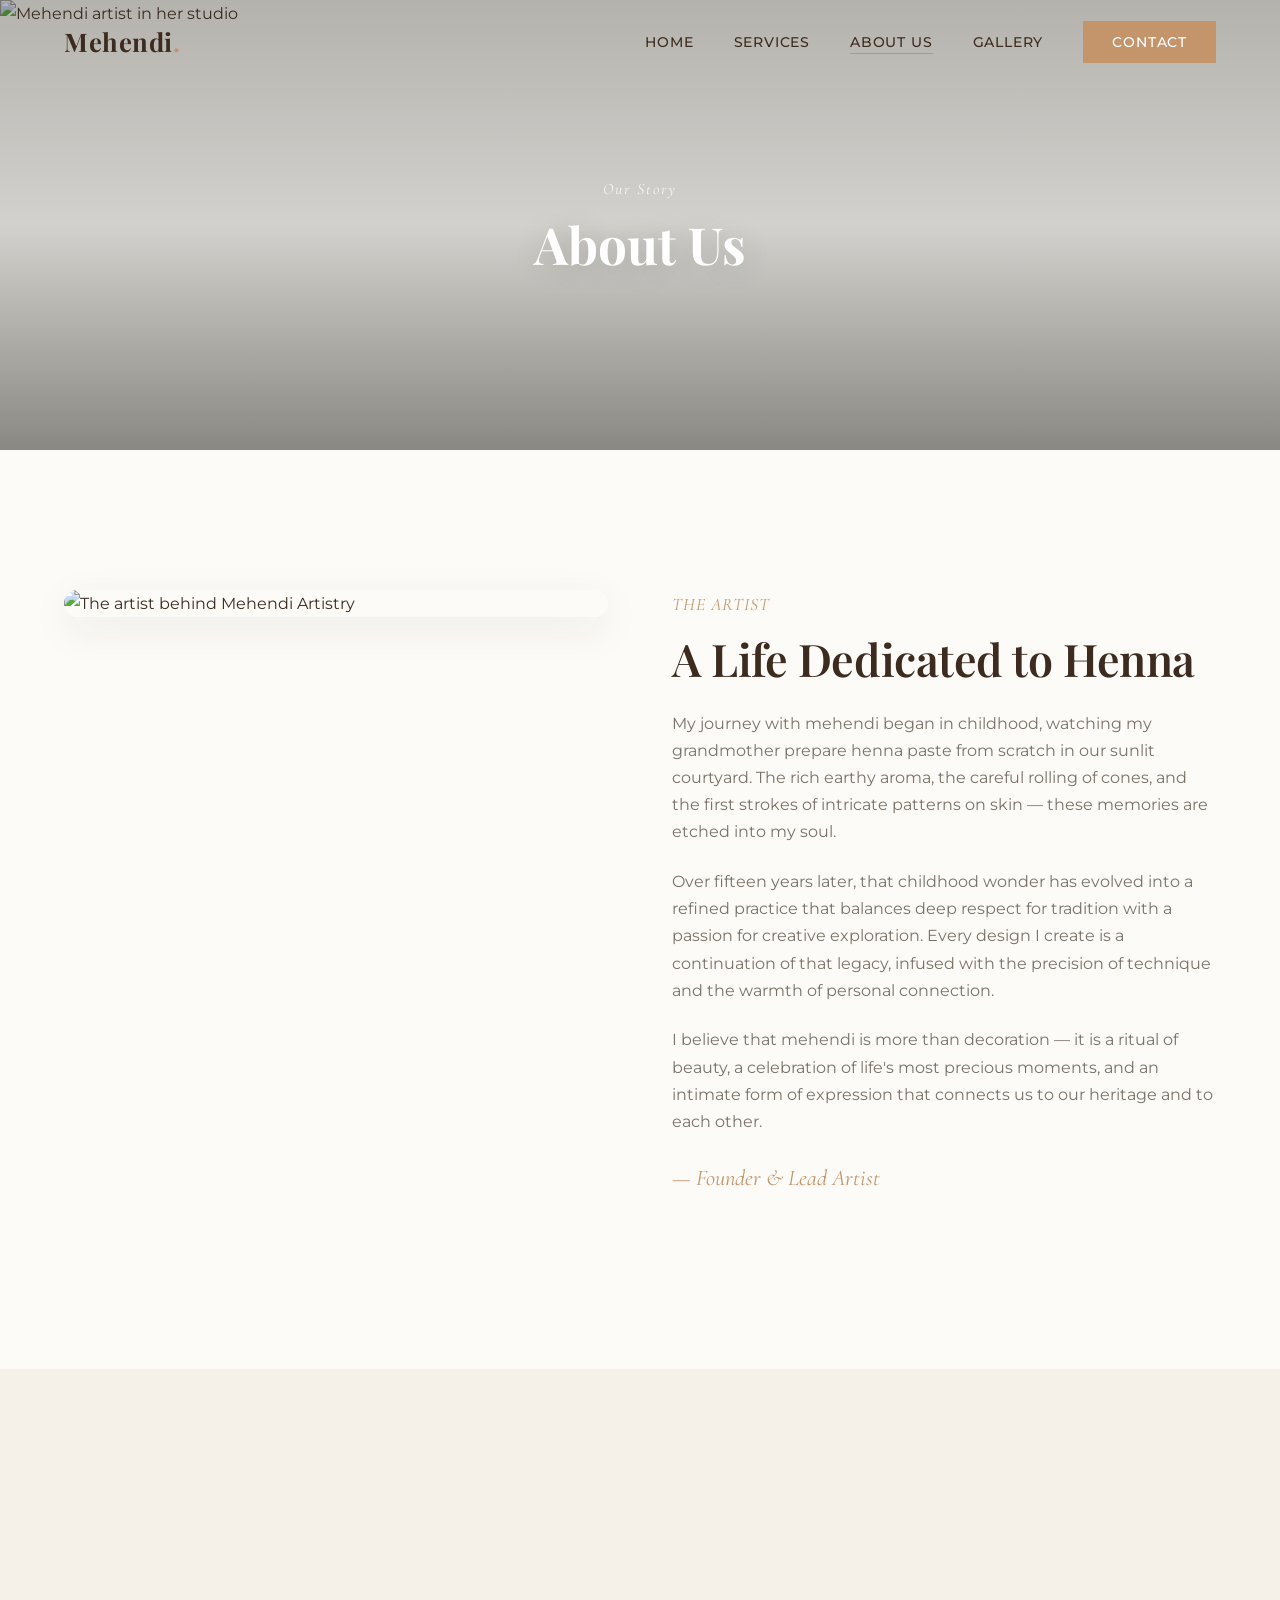
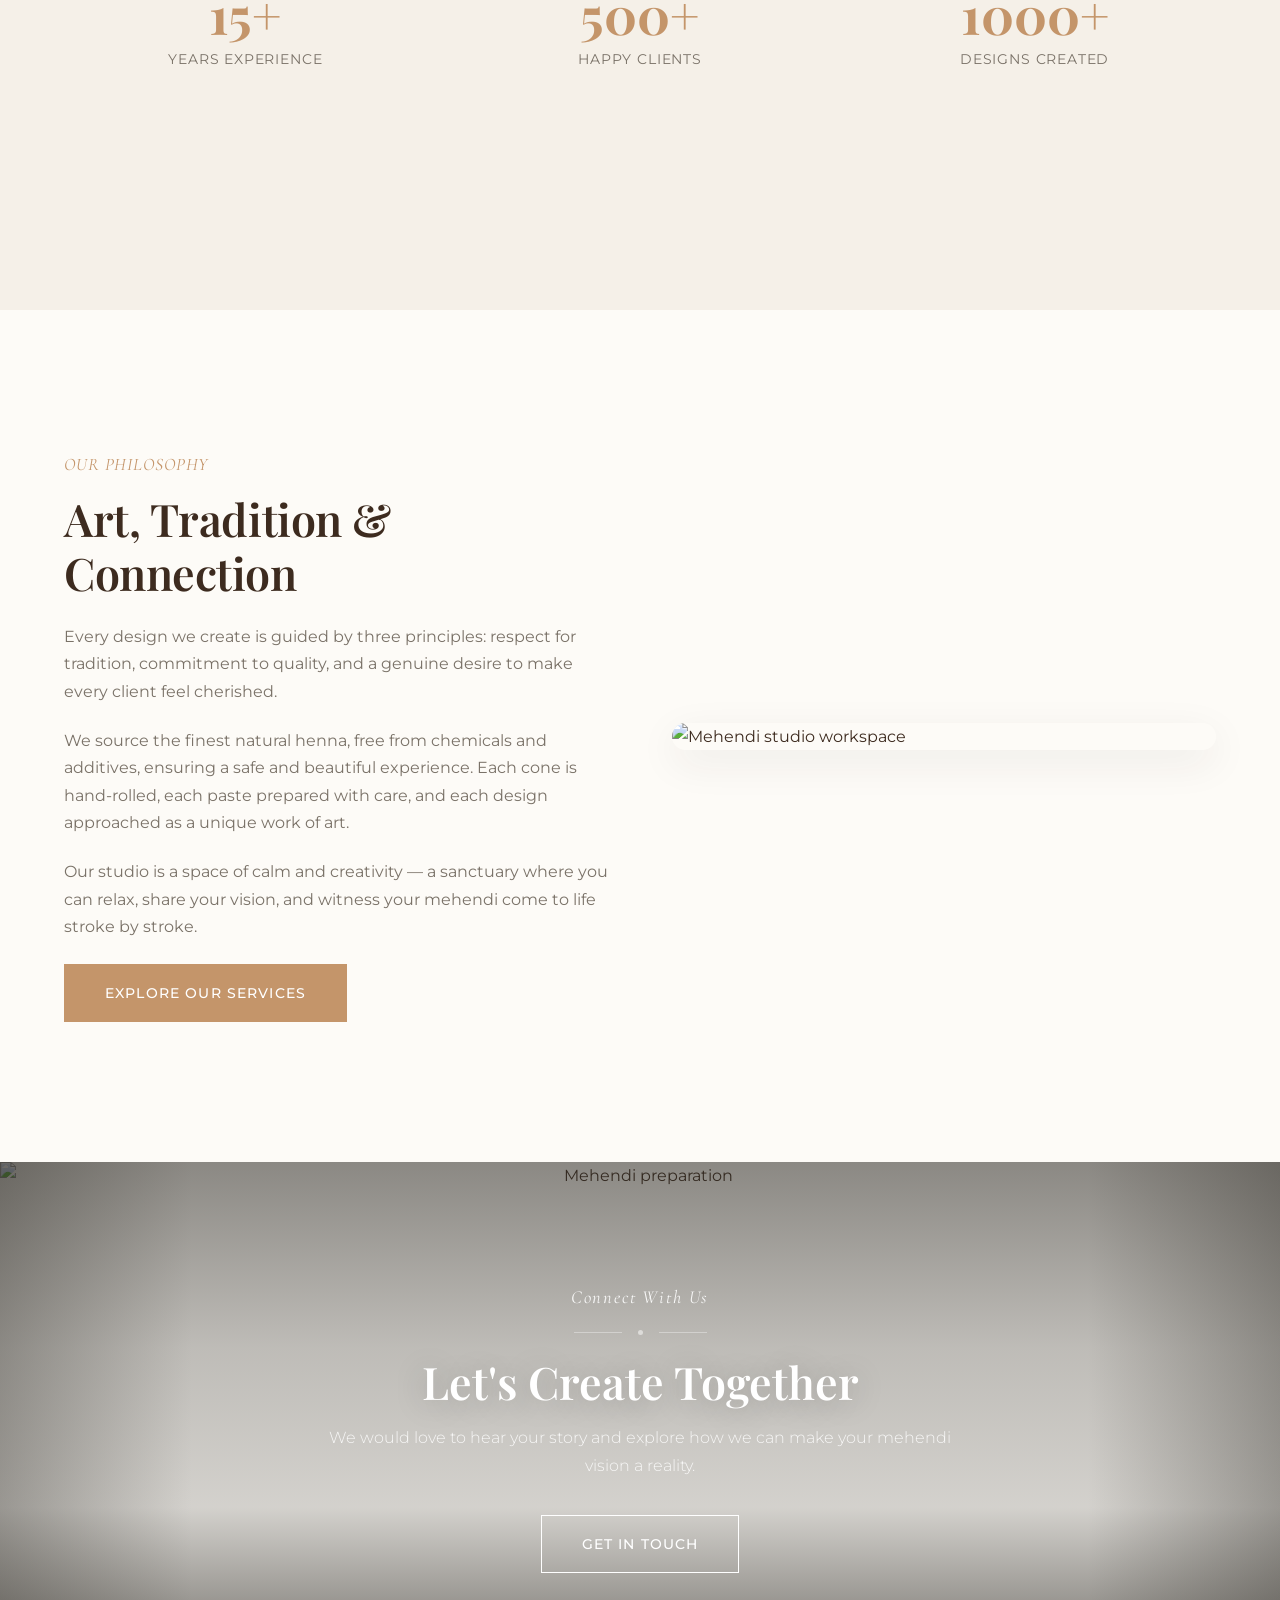
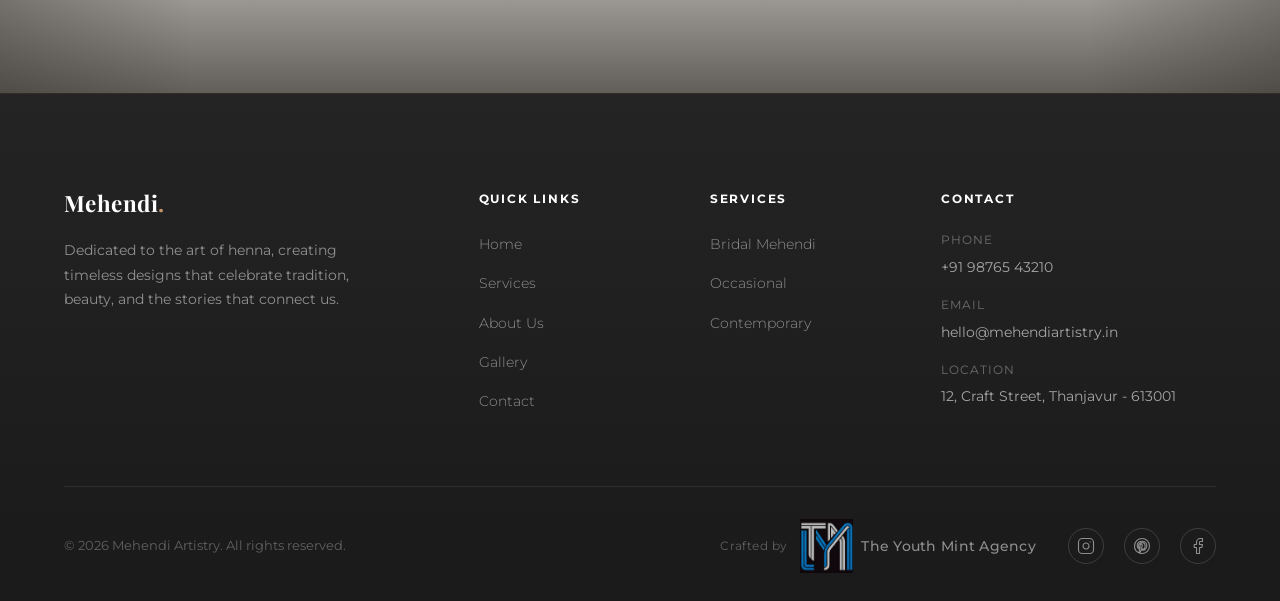
==== about.html @ f9759be8 "Final website update" ====
<!DOCTYPE html>
<html lang="en">
<head>
  <meta charset="UTF-8" />
  <meta name="viewport" content="width=device-width, initial-scale=1.0" />
  <meta name="description" content="Meet the artist behind the mehendi — a story of passion, tradition, and the pursuit of beauty through henna." />
  <title>About Us — Mehendi Artistry</title>
  <link rel="stylesheet" href="css/style.css" />
  <link rel="stylesheet" href="css/responsive.css" />
</head>
<body>

  <!-- ======== HEADER ======== -->
  <header class="header" id="header">
    <div class="container header__inner">
      <a href="index.html" class="logo">Mehendi<span class="logo__accent">.</span></a>
      <nav class="nav" id="nav">
        <ul class="nav__list">
          <li class="nav__item"><a href="index.html" class="nav__link">Home</a></li>
          <li class="nav__item"><a href="services.html" class="nav__link">Services</a></li>
          <li class="nav__item"><a href="about.html" class="nav__link">About Us</a></li>
          <li class="nav__item"><a href="gallery.html" class="nav__link">Gallery</a></li>
          <li class="nav__item"><a href="contact.html" class="nav__link nav__link--cta">Contact</a></li>
        </ul>
      </nav>
      <button class="hamburger" id="hamburger" aria-label="Toggle navigation">
        <span></span>
        <span></span>
        <span></span>
      </button>
    </div>
  </header>
  <div class="nav-overlay" id="navOverlay"></div>

  <main>

    <!-- ======== PAGE HERO ======== -->
    <section class="page-hero">
      <div class="page-hero__bg">
        <img src="images/about-hero.png" alt="Mehendi artist in her studio" />
      </div>
      <div class="page-hero__overlay"></div>
      <div class="page-hero__content animate">
        <span class="page-hero__label">Our Story</span>
        <h1 class="page-hero__title">About Us</h1>
      </div>
    </section>

    <!-- ======== ARTIST STORY ======== -->
    <section class="section">
      <div class="container">
        <div class="about-story animate">
          <div class="about-story__image">
            <img src="images/about-artist.png" alt="The artist behind Mehendi Artistry" />
          </div>
          <div class="about-story__content">
            <span class="section-label">The Artist</span>
            <h2 class="heading-secondary">A Life Dedicated to Henna</h2>
            <p>My journey with mehendi began in childhood, watching my grandmother prepare henna paste from scratch in our sunlit courtyard. The rich earthy aroma, the careful rolling of cones, and the first strokes of intricate patterns on skin — these memories are etched into my soul.</p>
            <p>Over fifteen years later, that childhood wonder has evolved into a refined practice that balances deep respect for tradition with a passion for creative exploration. Every design I create is a continuation of that legacy, infused with the precision of technique and the warmth of personal connection.</p>
            <p>I believe that mehendi is more than decoration — it is a ritual of beauty, a celebration of life's most precious moments, and an intimate form of expression that connects us to our heritage and to each other.</p>
            <p class="about-signature" style="margin-top: 24px;">— Founder & Lead Artist</p>
          </div>
        </div>
      </div>
    </section>

    <!-- ======== STATS ======== -->
    <section class="section section--alt">
      <div class="container">
        <div class="stats">
          <div class="stats__item animate animate--delay-1">
            <p class="stats__item-number">15+</p>
            <p class="stats__item-label">Years Experience</p>
          </div>
          <div class="stats__item animate animate--delay-2">
            <p class="stats__item-number">500+</p>
            <p class="stats__item-label">Happy Clients</p>
          </div>
          <div class="stats__item animate animate--delay-3">
            <p class="stats__item-number">1000+</p>
            <p class="stats__item-label">Designs Created</p>
          </div>
        </div>
      </div>
    </section>

    <!-- ======== PHILOSOPHY ======== -->
    <section class="section">
      <div class="container">
        <div class="philosophy animate">
          <div class="philosophy__content">
            <span class="section-label">Our Philosophy</span>
            <h2 class="heading-secondary">Art, Tradition & Connection</h2>
            <p>Every design we create is guided by three principles: respect for tradition, commitment to quality, and a genuine desire to make every client feel cherished.</p>
            <p>We source the finest natural henna, free from chemicals and additives, ensuring a safe and beautiful experience. Each cone is hand-rolled, each paste prepared with care, and each design approached as a unique work of art.</p>
            <p>Our studio is a space of calm and creativity — a sanctuary where you can relax, share your vision, and witness your mehendi come to life stroke by stroke.</p>
            <div class="mt-24">
              <a href="services.html" class="btn btn--primary">Explore Our Services</a>
            </div>
          </div>
          <div class="philosophy__image">
            <img src="images/about-studio.png" alt="Mehendi studio workspace" />
          </div>
        </div>
      </div>
    </section>

    <!-- ======== CTA ======== -->
    <section class="cta">
      <div class="cta__bg">
        <img src="images/cta-bg.png" alt="Mehendi preparation" />
      </div>
      <div class="cta__overlay"></div>
      <div class="cta__content animate">
        <span class="cta__label">Connect With Us</span>
        <div class="cta__divider">
          <span class="cta__divider-line"></span>
          <span class="cta__divider-dot"></span>
          <span class="cta__divider-line"></span>
        </div>
        <h2 class="cta__title">Let's Create Together</h2>
        <p class="cta__text">We would love to hear your story and explore how we can make your mehendi vision a reality.</p>
        <div class="cta__actions">
          <a href="contact.html" class="btn btn--light">Get in Touch</a>
        </div>
      </div>
    </section>

  </main>

  <!-- ======== FOOTER ======== -->
  <footer class="footer">
    <div class="container">
      <div class="footer__grid">
        <div class="footer__brand">
          <a href="index.html" class="logo">Mehendi<span class="logo__accent">.</span></a>
          <p class="footer__desc">Dedicated to the art of henna, creating timeless designs that celebrate tradition, beauty, and the stories that connect us.</p>
        </div>

        <div class="footer__group">
          <button class="footer__heading footer__accordion-btn">
            Quick Links
            <span class="footer__accordion-icon"></span>
          </button>
          <div class="footer__accordion-content">
            <ul class="footer__links">
              <li><a href="index.html">Home</a></li>
              <li><a href="services.html">Services</a></li>
              <li><a href="about.html">About Us</a></li>
              <li><a href="gallery.html">Gallery</a></li>
              <li><a href="contact.html">Contact</a></li>
            </ul>
          </div>
        </div>

        <div class="footer__group">
          <button class="footer__heading footer__accordion-btn">
            Services
            <span class="footer__accordion-icon"></span>
          </button>
          <div class="footer__accordion-content">
            <ul class="footer__links">
              <li><a href="services.html#bridal">Bridal Mehendi</a></li>
              <li><a href="services.html#occasional">Occasional</a></li>
              <li><a href="services.html#contemporary">Contemporary</a></li>
            </ul>
          </div>
        </div>

        <div class="footer__group">
          <button class="footer__heading footer__accordion-btn">
            Contact
            <span class="footer__accordion-icon"></span>
          </button>
          <div class="footer__accordion-content">
            <div class="footer__contact-item">
              <span class="footer__contact-label">Phone</span>
              <span class="footer__contact-value">+91 98765 43210</span>
            </div>
            <div class="footer__contact-item">
              <span class="footer__contact-label">Email</span>
              <span class="footer__contact-value">hello@mehendiartistry.in</span>
            </div>
            <div class="footer__contact-item">
              <span class="footer__contact-label">Location</span>
              <span class="footer__contact-value">12, Craft Street, Thanjavur - 613001</span>
            </div>
          </div>
        </div>
      </div>

      <div class="footer__bottom">
        <span>&copy; 2026 Mehendi Artistry. All rights reserved.</span>
        <div class="footer__credit">
          <span class="footer__credit-text">Crafted by</span>
          <div class="footer__credit-brand">
            <img src="images/tym-agency-logo.png" alt="The Youth Mint Agency" class="footer__credit-logo" />
            <span class="footer__credit-name">The Youth Mint Agency</span>
          </div>
        </div>
        <div class="footer__social">
          <a href="#" class="footer__social-link" aria-label="Instagram">
            <svg width="18" height="18" viewBox="0 0 24 24" fill="none" stroke="currentColor" stroke-width="1.5" stroke-linecap="round" stroke-linejoin="round">
              <rect x="2" y="2" width="20" height="20" rx="5" ry="5"></rect>
              <path d="M16 11.37A4 4 0 1 1 12.63 8 4 4 0 0 1 16 11.37z"></path>
              <line x1="17.5" y1="6.5" x2="17.51" y2="6.5"></line>
            </svg>
          </a>
          <a href="#" class="footer__social-link" aria-label="Pinterest">
            <svg width="18" height="18" viewBox="0 0 24 24" fill="none" stroke="currentColor" stroke-width="1.5" stroke-linecap="round" stroke-linejoin="round">
              <path d="M12 2C6.477 2 2 6.477 2 12c0 4.237 2.636 7.855 6.356 9.312-.087-.791-.167-2.005.035-2.868.183-.78 1.172-4.971 1.172-4.971s-.299-.599-.299-1.484c0-1.39.806-2.428 1.81-2.428.852 0 1.264.64 1.264 1.408 0 .858-.546 2.14-.828 3.329-.236.996.5 1.807 1.48 1.807 1.776 0 3.144-1.873 3.144-4.577 0-2.394-1.72-4.068-4.177-4.068-2.845 0-4.515 2.135-4.515 4.34 0 .858.33 1.78.744 2.28a.3.3 0 0 1 .069.288c-.076.316-.245.996-.278 1.135-.044.183-.145.222-.335.134-1.247-.58-2.027-2.405-2.027-3.874 0-3.154 2.29-6.052 6.608-6.052 3.469 0 6.165 2.472 6.165 5.777 0 3.447-2.173 6.223-5.19 6.223-1.013 0-1.965-.527-2.29-1.15l-.624 2.377c-.225.868-.834 1.957-1.242 2.62.935.29 1.93.446 2.956.446 5.523 0 10-4.477 10-10S17.523 2 12 2z"></path>
            </svg>
          </a>
          <a href="#" class="footer__social-link" aria-label="Facebook">
            <svg width="18" height="18" viewBox="0 0 24 24" fill="none" stroke="currentColor" stroke-width="1.5" stroke-linecap="round" stroke-linejoin="round">
              <path d="M18 2h-3a5 5 0 0 0-5 5v3H7v4h3v8h4v-8h3l1-4h-4V7a1 1 0 0 1 1-1h3z"></path>
            </svg>
          </a>
        </div>
      </div>
    </div>
  </footer>

  <script src="js/main.js"></script>
</body>
</html>
---- css/style.css ----
/* ============================================
   MEHENDI ARTIST — Luxury Brand Website
   Design System & Main Stylesheet
   ============================================ */

/* --- Fonts (Google Fonts) --- */
@import url('https://fonts.googleapis.com/css2?family=Playfair+Display:ital,wght@0,400;0,500;0,600;0,700;1,400;1,500&family=Montserrat:wght@300;400;500;600&family=Cormorant+Garamond:ital,wght@0,300;0,400;0,500;1,300;1,400&display=swap');

/* ==========================================
   1. CUSTOM PROPERTIES
   ========================================== */
:root {
  /* Colors */
  --color-primary: #C4956A;
  --color-primary-dark: #A67B52;
  --color-primary-light: #D4B48C;
  --color-primary-pale: #E8D5C0;
  --color-secondary: #A05252;
  --color-secondary-light: #C47E7E;
  --color-accent: #8B6F47;
  --color-bg: #FDFBF7;
  --color-bg-alt: #F5F0E8;
  --color-bg-cream: #EDE0D4;
  --color-text: #3D2B1F;
  --color-text-light: #7A7268;
  --color-text-lighter: #A09890;
  --color-white: #FFFFFF;
  --color-off-white: #FDFDFD;
  --color-border: #E8E0D6;
  --color-border-light: #F0EBE3;
  --color-overlay: rgba(45, 42, 36, 0.5);
  --color-overlay-light: rgba(45, 42, 36, 0.18);
  --color-footer-bg: #242424;

  /* Typography */
  --font-heading: 'Playfair Display', Georgia, serif;
  --font-body: 'Montserrat', 'Helvetica Neue', Arial, sans-serif;
  --font-accent: 'Cormorant Garamond', Georgia, serif;

  /* Spacing */
  --section-padding: 140px 0;
  --container-width: 1200px;
  --container-narrow: 960px;
  --container-padding: 0 24px;
  --gutter: 24px;

  /* Transitions */
  --transition-smooth: 0.5s cubic-bezier(0.25, 0.46, 0.45, 0.94);
  --transition-medium: 0.35s cubic-bezier(0.25, 0.46, 0.45, 0.94);
  --transition-fast: 0.2s ease;

  /* Shadows */
  --shadow-sm: 0 2px 8px rgba(45, 42, 36, 0.06);
  --shadow-md: 0 8px 32px rgba(45, 42, 36, 0.08);
  --shadow-lg: 0 16px 48px rgba(45, 42, 36, 0.1);
  --shadow-hover: 0 20px 60px rgba(45, 42, 36, 0.14);
}

/* ==========================================
   2. RESET
   ========================================== */
*,
*::before,
*::after {
  margin: 0;
  padding: 0;
  box-sizing: border-box;
}

html {
  scroll-behavior: smooth;
  -webkit-font-smoothing: antialiased;
  -moz-osx-font-smoothing: grayscale;
}

body {
  font-family: var(--font-body);
  font-size: 16px;
  line-height: 1.7;
  color: var(--color-text);
  background-color: var(--color-bg);
  overflow-x: hidden;
}

img {
  max-width: 100%;
  height: auto;
  display: block;
}

a {
  text-decoration: none;
  color: inherit;
  transition: var(--transition-fast);
}

ul {
  list-style: none;
}

button {
  border: none;
  background: none;
  cursor: pointer;
  font-family: inherit;
  font-size: inherit;
}

input,
textarea,
select {
  font-family: inherit;
  font-size: inherit;
}

/* ==========================================
   3. TYPOGRAPHY
   ========================================== */
h1, h2, h3, h4, h5, h6 {
  font-family: var(--font-heading);
  font-weight: 600;
  line-height: 1.2;
  color: var(--color-text);
}

.heading-primary {
  font-size: clamp(2.5rem, 5vw, 4.2rem);
  font-weight: 700;
  line-height: 1.15;
  letter-spacing: -0.02em;
}

.heading-secondary {
  font-size: clamp(2rem, 3.5vw, 3rem);
  font-weight: 600;
  line-height: 1.2;
  letter-spacing: -0.01em;
}

.heading-tertiary {
  font-size: clamp(1.4rem, 2vw, 1.75rem);
  font-weight: 600;
  line-height: 1.3;
}

.section-label {
  font-family: var(--font-accent);
  font-size: 1.1rem;
  font-weight: 400;
  font-style: italic;
  color: var(--color-primary);
  letter-spacing: 0.05em;
  text-transform: uppercase;
  margin-bottom: 12px;
  display: block;
}

p {
  color: var(--color-text-light);
  margin-bottom: 1.4em;
  line-height: 1.7;
}

.text-accent {
  font-family: var(--font-accent);
  font-style: italic;
  font-weight: 400;
  font-size: 1.2rem;
  color: var(--color-text-light);
  line-height: 1.6;
}

/* Decorative divider */
.divider {
  display: flex;
  align-items: center;
  justify-content: center;
  gap: 16px;
  margin: 20px 0 32px;
}

.divider__line {
  width: 60px;
  height: 1px;
  background: var(--color-primary);
  opacity: 0.4;
}

.divider__dot {
  width: 6px;
  height: 6px;
  border-radius: 50%;
  background: var(--color-primary);
}

/* ==========================================
   4. BUTTONS
   ========================================== */
.btn {
  display: inline-flex;
  align-items: center;
  justify-content: center;
  padding: 16px 40px;
  font-family: var(--font-body);
  font-size: 0.9rem;
  font-weight: 500;
  letter-spacing: 0.08em;
  text-transform: uppercase;
  border-radius: 0;
  transition: var(--transition-medium);
  position: relative;
  overflow: hidden;
  cursor: pointer;
}

.btn--primary {
  background: var(--color-primary);
  color: var(--color-white);
  border: 1px solid var(--color-primary);
}

.btn--primary:hover {
  background: var(--color-primary-dark);
  border-color: var(--color-primary-dark);
  transform: translateY(-2px);
  box-shadow: var(--shadow-md);
}

.btn--secondary {
  background: transparent;
  color: var(--color-text);
  border: 1px solid var(--color-text);
}

.btn--secondary:hover {
  background: var(--color-text);
  color: var(--color-white);
  transform: translateY(-2px);
}

.btn--light {
  background: transparent;
  color: var(--color-white);
  border: 1px solid var(--color-white);
}

.btn--light:hover {
  background: var(--color-white);
  color: var(--color-text);
  transform: translateY(-2px);
}

/* ==========================================
   5. CONTAINER & LAYOUT
   ========================================== */
.container {
  max-width: var(--container-width);
  margin: 0 auto;
  padding: var(--container-padding);
}

.container--narrow {
  max-width: var(--container-narrow);
}

.section {
  padding: var(--section-padding);
}

.section--alt {
  background: var(--color-bg-alt);
}

.section--cream {
  background: var(--color-bg-cream);
}

.section__header {
  text-align: center;
  margin-bottom: 72px;
}

.section__header p {
  max-width: 580px;
  margin: 0 auto;
}

/* ==========================================
   6. HEADER & NAVIGATION
   ========================================== */
.header {
  position: fixed;
  top: 0;
  left: 0;
  width: 100%;
  z-index: 1000;
  padding: 20px 0;
  transition: var(--transition-medium);
}

.header--scrolled {
  background: rgba(255, 252, 248, 0.95);
  backdrop-filter: blur(20px);
  -webkit-backdrop-filter: blur(20px);
  padding: 12px 0;
  box-shadow: 0 1px 0 var(--color-border-light);
}

.header__inner {
  display: flex;
  align-items: center;
  justify-content: space-between;
}

.logo {
  font-family: var(--font-heading);
  font-size: 1.6rem;
  font-weight: 700;
  color: var(--color-text);
  letter-spacing: 0.02em;
}

.logo__accent {
  color: var(--color-primary);
}

.nav__list {
  display: flex;
  align-items: center;
  gap: 40px;
}

.nav__link {
  font-size: 0.85rem;
  font-weight: 500;
  letter-spacing: 0.06em;
  text-transform: uppercase;
  color: var(--color-text);
  position: relative;
  padding: 4px 0;
}

.nav__link::after {
  content: '';
  position: absolute;
  bottom: 0;
  left: 0;
  width: 0;
  height: 1px;
  background: var(--color-primary);
  transition: var(--transition-medium);
}

.nav__link:hover::after,
.nav__link--active::after {
  width: 100%;
}

.nav__link:hover {
  color: var(--color-primary);
}

.nav__link--cta {
  background: var(--color-primary);
  color: var(--color-white) !important;
  padding: 12px 28px;
  border: 1px solid var(--color-primary);
  transition: var(--transition-medium);
}

.nav__link--cta::after {
  display: none;
}

.nav__link--cta:hover {
  background: var(--color-primary-dark);
  border-color: var(--color-primary-dark);
  transform: translateY(-1px);
}

/* Hamburger */
.hamburger {
  display: none;
  flex-direction: column;
  justify-content: center;
  align-items: center;
  width: 32px;
  height: 24px;
  cursor: pointer;
  z-index: 1001;
}

.hamburger span {
  display: block;
  width: 24px;
  height: 1.5px;
  background: var(--color-text);
  transition: var(--transition-medium);
  position: absolute;
}

.hamburger span:nth-child(1) {
  transform: translateY(-7px);
}

.hamburger span:nth-child(2) {
  transform: translateY(0);
}

.hamburger span:nth-child(3) {
  transform: translateY(7px);
}

.hamburger--active span:nth-child(1) {
  transform: translateY(0) rotate(45deg);
}

.hamburger--active span:nth-child(2) {
  opacity: 0;
}

.hamburger--active span:nth-child(3) {
  transform: translateY(0) rotate(-45deg);
}

/* ==========================================
   7. HERO SECTION
   ========================================== */
.hero {
  position: relative;
  height: 100vh;
  min-height: 600px;
  max-height: 900px;
  display: flex;
  align-items: center;
  justify-content: center;
  overflow: hidden;
}

.hero__bg {
  position: absolute;
  inset: 0;
  z-index: 0;
}

.hero__bg img {
  width: 100%;
  height: 100%;
  object-fit: cover;
}

.hero__overlay {
  position: absolute;
  inset: 0;
  z-index: 1;
  background:
    linear-gradient(to top, rgba(45, 42, 36, 0.6) 0%, rgba(45, 42, 36, 0.25) 50%, rgba(45, 42, 36, 0.4) 100%);
}

.hero__content {
  position: relative;
  z-index: 2;
  text-align: center;
  color: var(--color-white);
  max-width: 800px;
  padding: 0 24px;
}

.hero__label {
  font-family: var(--font-accent);
  font-size: 1.15rem;
  font-style: italic;
  letter-spacing: 0.12em;
  margin-bottom: 16px;
  display: block;
  opacity: 0.9;
}

.hero__title {
  font-size: clamp(2.8rem, 6vw, 5rem);
  font-weight: 700;
  color: var(--color-white);
  line-height: 1.1;
  margin-bottom: 24px;
  letter-spacing: -0.02em;
  text-shadow: 0 4px 40px rgba(0, 0, 0, 0.25);
}

.hero__subtitle {
  font-size: 1.1rem;
  color: rgba(255, 255, 255, 0.9);
  max-width: 520px;
  margin: 0 auto 40px;
  font-weight: 300;
  line-height: 1.7;
  text-shadow: 0 2px 16px rgba(0, 0, 0, 0.2);
}

.hero__actions {
  display: flex;
  gap: 16px;
  justify-content: center;
  flex-wrap: wrap;
}

.hero__scroll {
  position: absolute;
  bottom: 40px;
  left: 50%;
  transform: translateX(-50%);
  z-index: 2;
  display: flex;
  flex-direction: column;
  align-items: center;
  gap: 8px;
  color: rgba(255, 255, 255, 0.7);
  font-size: 0.7rem;
  letter-spacing: 0.12em;
  text-transform: uppercase;
  animation: floatDown 2s ease-in-out infinite;
}

.hero__scroll-line {
  width: 1px;
  height: 40px;
  background: rgba(255, 255, 255, 0.4);
}

/* ==========================================
   8. PAGE HERO (Interior Pages)
   ========================================== */
.page-hero {
  position: relative;
  height: 50vh;
  min-height: 400px;
  max-height: 550px;
  display: flex;
  align-items: center;
  justify-content: center;
  overflow: hidden;
}

.page-hero__bg {
  position: absolute;
  inset: 0;
  z-index: 0;
}

.page-hero__bg img {
  width: 100%;
  height: 100%;
  object-fit: cover;
}

.page-hero__overlay {
  position: absolute;
  inset: 0;
  z-index: 1;
  background:
    linear-gradient(to top, rgba(45, 42, 36, 0.55) 0%, rgba(45, 42, 36, 0.2) 50%, rgba(45, 42, 36, 0.35) 100%);
}

.page-hero__content {
  position: relative;
  z-index: 2;
  text-align: center;
  color: var(--color-white);
  padding: 0 24px;
}

.page-hero__label {
  font-family: var(--font-accent);
  font-size: 1rem;
  font-style: italic;
  letter-spacing: 0.12em;
  margin-bottom: 12px;
  display: block;
  opacity: 0.85;
}

.page-hero__title {
  font-size: clamp(2.2rem, 4vw, 3.5rem);
  font-weight: 700;
  color: var(--color-white);
  line-height: 1.15;
  text-shadow: 0 3px 30px rgba(0, 0, 0, 0.2);
}

/* ==========================================
   9. SERVICES SECTION / CARDS
   ========================================== */
.services-grid {
  display: grid;
  grid-template-columns: repeat(auto-fit, minmax(320px, 1fr));
  gap: 32px;
}

.service-card {
  position: relative;
  background: var(--color-off-white);
  border-radius: 16px;
  overflow: hidden;
  cursor: pointer;
  box-shadow: 0 8px 28px rgba(45, 42, 36, 0.04);
  transition: transform 0.4s ease, box-shadow 0.4s ease;
}

.service-card:hover {
  transform: translateY(-6px);
  box-shadow: 0 20px 50px rgba(45, 42, 36, 0.1);
}

.service-card__image {
  position: relative;
  overflow: hidden;
  aspect-ratio: 3 / 4;
}

.service-card__image img {
  width: 100%;
  height: 100%;
  object-fit: cover;
  transition: var(--transition-smooth);
}

.service-card:hover .service-card__image img {
  transform: scale(1.05);
}

.service-card__overlay {
  position: absolute;
  inset: 0;
  background: linear-gradient(to top, rgba(45, 42, 36, 0.6), transparent);
  opacity: 0;
  transition: var(--transition-medium);
}

.service-card:hover .service-card__overlay {
  opacity: 1;
}

.service-card__body {
  padding: 28px 28px 32px;
}

.service-card__title {
  font-size: 1.35rem;
  font-weight: 600;
  margin-bottom: 10px;
}

.service-card__text {
  font-size: 0.95rem;
  color: var(--color-text-light);
  line-height: 1.65;
}

.service-card__link {
  display: inline-flex;
  align-items: center;
  gap: 8px;
  font-size: 0.8rem;
  font-weight: 600;
  letter-spacing: 0.08em;
  text-transform: uppercase;
  color: var(--color-primary);
  margin-top: 18px;
  transition: var(--transition-fast);
}

.service-card__link:hover {
  color: var(--color-primary-dark);
  gap: 12px;
}

/* ==========================================
   10. ABOUT SECTION
   ========================================== */
.about-grid {
  display: grid;
  grid-template-columns: 1fr 1fr;
  gap: 80px;
  align-items: center;
}

.about-grid__image {
  position: relative;
  overflow: hidden;
  border-radius: 16px;
  box-shadow: 0 12px 40px rgba(45, 42, 36, 0.08);
}

.about-grid__image img {
  width: 100%;
  height: 100%;
  object-fit: cover;
}

.about-grid__content .section-label {
  text-align: left;
}

.about-grid__content .heading-secondary {
  margin-bottom: 20px;
}

.about-signature {
  font-family: var(--font-accent);
  font-style: italic;
  font-size: 1.4rem;
  color: var(--color-primary);
  margin-top: 24px;
}

/* ==========================================
   11. GALLERY GRID
   ========================================== */
.gallery-grid {
  display: grid;
  grid-template-columns: repeat(auto-fit, minmax(280px, 1fr));
  gap: 20px;
}

.gallery-grid__item {
  position: relative;
  overflow: hidden;
  aspect-ratio: 1;
  cursor: pointer;
  border-radius: 12px;
  box-shadow: 0 4px 16px rgba(45, 42, 36, 0.06);
  transition: transform 0.4s ease, box-shadow 0.4s ease;
}

.gallery-grid__item:hover {
  transform: scale(1.02);
  box-shadow: 0 12px 36px rgba(45, 42, 36, 0.1);
}

.gallery-grid__item img {
  width: 100%;
  height: 100%;
  object-fit: cover;
  transition: var(--transition-smooth);
}

.gallery-grid__item:hover img {
  transform: scale(1.06);
}

.gallery-grid__overlay {
  position: absolute;
  inset: 0;
  background: rgba(45, 42, 36, 0.55);
  display: flex;
  align-items: center;
  justify-content: center;
  opacity: 0;
  transition: var(--transition-medium);
}

.gallery-grid__item:hover .gallery-grid__overlay {
  opacity: 1;
}

.gallery-grid__label {
  color: var(--color-white);
  font-family: var(--font-accent);
  font-size: 1rem;
  font-style: italic;
  letter-spacing: 0.04em;
}

/* Gallery Filter */
.gallery-filters {
  display: flex;
  justify-content: center;
  gap: 32px;
  margin-bottom: 48px;
  flex-wrap: wrap;
}

.gallery-filters__btn {
  font-size: 0.85rem;
  font-weight: 500;
  letter-spacing: 0.06em;
  text-transform: uppercase;
  color: var(--color-text-light);
  padding: 4px 0;
  position: relative;
  transition: var(--transition-fast);
}

.gallery-filters__btn::after {
  content: '';
  position: absolute;
  bottom: 0;
  left: 0;
  width: 0;
  height: 1px;
  background: var(--color-primary);
  transition: var(--transition-medium);
}

.gallery-filters__btn:hover,
.gallery-filters__btn--active {
  color: var(--color-text);
}

.gallery-filters__btn--active::after,
.gallery-filters__btn:hover::after {
  width: 100%;
}

/* ==========================================
   12. CTA SECTION
   ========================================== */
.cta {
  position: relative;
  padding: 120px 0;
  overflow: hidden;
  text-align: center;
}

.cta__bg {
  position: absolute;
  inset: 0;
  z-index: 0;
}

.cta__bg img {
  width: 100%;
  height: 100%;
  object-fit: cover;
}

.cta__overlay {
  position: absolute;
  inset: 0;
  z-index: 1;
  background:
    linear-gradient(to top, rgba(45, 42, 36, 0.75) 0%, rgba(45, 42, 36, 0.2) 35%, rgba(45, 42, 36, 0.3) 65%, rgba(45, 42, 36, 0.55) 100%),
    linear-gradient(to right, rgba(45, 42, 36, 0.35) 0%, transparent 15%, transparent 85%, rgba(45, 42, 36, 0.35) 100%);
}

.cta__content {
  position: relative;
  z-index: 2;
  max-width: 680px;
  margin: 0 auto;
  padding: 0 24px;
}

.cta__label {
  font-family: var(--font-accent);
  font-size: 1.15rem;
  font-style: italic;
  color: rgba(255, 255, 255, 0.9);
  letter-spacing: 0.1em;
  margin-bottom: 16px;
  display: block;
}

.cta__divider {
  display: flex;
  align-items: center;
  justify-content: center;
  gap: 16px;
  margin: 0 0 20px;
}

.cta__divider-line {
  width: 48px;
  height: 1px;
  background: rgba(255, 255, 255, 0.35);
}

.cta__divider-dot {
  width: 5px;
  height: 5px;
  border-radius: 50%;
  background: rgba(255, 255, 255, 0.5);
}

.cta__title {
  font-size: clamp(2rem, 3.5vw, 3rem);
  color: var(--color-white);
  margin-bottom: 16px;
  text-shadow: 0 3px 30px rgba(0, 0, 0, 0.25);
}

.cta__text {
  color: rgba(255, 255, 255, 0.85);
  margin-bottom: 36px;
  font-weight: 300;
}

.cta__actions {
  display: flex;
  gap: 16px;
  justify-content: center;
  flex-wrap: wrap;
}

/* ==========================================
   13. FOOTER
   ========================================== */
.footer {
  background: linear-gradient(180deg, #242424 0%, #1A1A1A 100%);
  border-top: 1px solid rgba(196, 149, 106, 0.15);
  color: rgba(255, 255, 255, 0.7);
  padding: 90px 0 0;
}

.footer__grid {
  display: grid;
  grid-template-columns: 2fr 1fr 1fr 1.5fr;
  gap: 48px;
  padding-bottom: 60px;
  border-bottom: 1px solid rgba(255, 255, 255, 0.08);
}

.footer__brand,
.footer__group {
  grid-column: unset;
}

.footer__brand .logo {
  color: var(--color-white);
  font-size: 1.4rem;
  margin-bottom: 16px;
  display: inline-block;
}

.footer__desc {
  font-size: 0.9rem;
  line-height: 1.7;
  color: rgba(255, 255, 255, 0.5);
  max-width: 320px;
}

.footer__heading {
  font-family: var(--font-body);
  font-size: 0.75rem;
  font-weight: 700;
  letter-spacing: 0.15em;
  text-transform: uppercase;
  color: var(--color-white);
  margin-bottom: 24px;
}

.footer__links li {
  margin-bottom: 12px;
}

.footer__links a {
  font-size: 0.9rem;
  font-weight: 300;
  color: rgba(255, 255, 255, 0.5);
  display: inline-block;
  transition: all 0.25s ease;
  position: relative;
}

.footer__links a:hover {
  color: var(--color-primary-light);
  transform: translateX(4px);
}

.footer__contact-item {
  display: flex;
  flex-direction: column;
  margin-bottom: 16px;
}

.footer__contact-label {
  font-size: 0.75rem;
  text-transform: uppercase;
  letter-spacing: 0.08em;
  color: rgba(255, 255, 255, 0.35);
  margin-bottom: 4px;
}

.footer__contact-value {
  font-size: 0.9rem;
  color: rgba(255, 255, 255, 0.6);
}

.footer__bottom {
  display: flex;
  justify-content: flex-end;
  align-items: center;
  gap: 32px;
  padding: 32px 0 28px;
  font-size: 0.8rem;
  color: rgba(255, 255, 255, 0.3);
}

.footer__bottom > :first-child {
  margin-right: auto;
}

.footer__credit {
  display: flex;
  align-items: center;
  gap: 12px;
}

.footer__social {
  display: flex;
  align-items: center;
  gap: 20px;
}

.footer__social-link {
  display: flex;
  align-items: center;
  justify-content: center;
  width: 36px;
  height: 36px;
  border-radius: 50%;
  color: rgba(255, 255, 255, 0.5);
  border: 1px solid rgba(255, 255, 255, 0.15);
  background: transparent;
  transition: all 0.3s ease;
}

.footer__social-link:hover {
  color: var(--color-bg);
  border-color: var(--color-primary);
  background: var(--color-primary);
  transform: translateY(-3px);
}

.footer__social-link svg {
  display: block;
}

.footer__credit-text {
  font-size: 0.75rem;
  color: rgba(255, 255, 255, 0.3);
  letter-spacing: 0.04em;
}

.footer__credit-brand {
  display: flex;
  align-items: center;
  gap: 8px;
}

.footer__credit-logo {
  max-width: 180px;
  height: 54px;
  width: auto;
  object-fit: contain;
  opacity: 0.7;
  transition: var(--transition-fast);
}

.footer__credit-logo:hover {
  opacity: 0.9;
}

.footer__credit-name {
  font-size: 0.85rem;
  font-weight: 500;
  color: rgba(255, 255, 255, 0.5);
  letter-spacing: 0.02em;
}

/* ==========================================
   14. ABOUT PAGE — EXTENDED
   ========================================== */
.about-story {
  display: grid;
  grid-template-columns: 1fr 1fr;
  gap: 64px;
  align-items: start;
}

.about-story__image {
  position: relative;
  overflow: hidden;
  border-radius: 16px;
  box-shadow: 0 12px 40px rgba(45, 42, 36, 0.08);
}

.about-story__image img {
  width: 100%;
  height: auto;
}

.about-story__content .section-label {
  text-align: left;
}

.about-story__content .heading-secondary {
  margin-bottom: 24px;
}

.stats {
  display: grid;
  grid-template-columns: repeat(3, 1fr);
  gap: 32px;
  text-align: center;
  padding: 80px 0;
}

.stats__item-number {
  font-family: var(--font-heading);
  font-size: clamp(2.5rem, 4vw, 3.5rem);
  font-weight: 700;
  color: var(--color-primary);
  line-height: 1;
  margin-bottom: 8px;
}

.stats__item-label {
  font-size: 0.85rem;
  color: var(--color-text-light);
  letter-spacing: 0.06em;
  text-transform: uppercase;
}

.philosophy {
  display: grid;
  grid-template-columns: 1fr 1fr;
  gap: 64px;
  align-items: center;
}

.philosophy__content .heading-secondary {
  margin-bottom: 24px;
}

.philosophy__image {
  overflow: hidden;
  border-radius: 16px;
  box-shadow: 0 12px 40px rgba(45, 42, 36, 0.08);
}

.philosophy__image img {
  width: 100%;
  height: 100%;
  object-fit: cover;
}

/* ==========================================
   15. SERVICE DETAIL PAGES
   ========================================== */
.service-detail {
  display: grid;
  grid-template-columns: 1fr 1fr;
  gap: 80px;
  align-items: center;
}

.service-detail__image {
  overflow: hidden;
  border-radius: 16px;
  box-shadow: 0 12px 40px rgba(45, 42, 36, 0.08);
}

.service-detail__image img {
  width: 100%;
  height: 100%;
  object-fit: cover;
}

.service-detail__body .heading-secondary {
  margin-bottom: 20px;
}

.service-detail--reverse .service-detail__image {
  order: 2;
}

.service-detail--reverse .service-detail__body {
  order: 1;
}

/* Pricing */
.pricing-grid {
  display: grid;
  grid-template-columns: repeat(auto-fit, minmax(280px, 1fr));
  gap: 32px;
  margin-top: 48px;
}

.pricing-card {
  background: var(--color-off-white);
  padding: 52px 40px;
  text-align: center;
  border: none;
  border-radius: 16px;
  box-shadow: 0 8px 28px rgba(45, 42, 36, 0.05);
  transition: transform 0.4s ease, box-shadow 0.4s ease;
}

.pricing-card:hover {
  transform: translateY(-8px);
  box-shadow: 0 20px 50px rgba(45, 42, 36, 0.1);
}

.pricing-card--featured {
  background: var(--color-bg);
  box-shadow: 0 8px 28px rgba(196, 149, 106, 0.1);
}

.pricing-card--featured:hover {
  box-shadow: 0 20px 50px rgba(196, 149, 106, 0.18);
}

.pricing-card__name {
  font-family: var(--font-body);
  font-size: 0.75rem;
  font-weight: 600;
  letter-spacing: 0.12em;
  text-transform: uppercase;
  color: var(--color-primary);
  margin-bottom: 16px;
}

.pricing-card__price {
  font-family: var(--font-heading);
  font-size: 2.8rem;
  font-weight: 700;
  color: var(--color-text);
  margin-bottom: 4px;
}

.pricing-card__duration {
  font-size: 0.85rem;
  color: var(--color-text-lighter);
  margin-bottom: 24px;
}

.pricing-card__features {
  text-align: center;
  margin-bottom: 36px;
  padding: 0 8px;
}

.pricing-card__features li {
  padding: 12px 0;
  font-size: 0.9rem;
  color: var(--color-text-light);
}

/* ==========================================
   16. CONTACT PAGE
   ========================================== */
.contact-grid {
  display: grid;
  grid-template-columns: 1fr 1fr;
  gap: 64px;
}

.contact-form {
  display: grid;
  gap: 24px;
}

.form-group {
  display: flex;
  flex-direction: column;
  gap: 8px;
}

.form-group label {
  font-size: 0.8rem;
  font-weight: 500;
  letter-spacing: 0.06em;
  text-transform: uppercase;
  color: var(--color-text);
}

.form-group input,
.form-group textarea,
.form-group select {
  padding: 16px 20px;
  border: 1px solid var(--color-border);
  background: var(--color-off-white);
  font-size: 0.95rem;
  color: var(--color-text);
  transition: var(--transition-fast);
  outline: none;
  border-radius: 10px;
}

.form-group input:focus,
.form-group textarea:focus,
.form-group select:focus {
  border-color: var(--color-primary);
  box-shadow: 0 0 0 4px rgba(196, 149, 106, 0.1);
  background: var(--color-white);
}

.form-group textarea {
  min-height: 140px;
  resize: vertical;
}

.contact-info {
  display: flex;
  flex-direction: column;
  gap: 32px;
}

.contact-info__item {
  display: flex;
  flex-direction: column;
  gap: 4px;
}

.contact-info__label {
  font-size: 0.75rem;
  font-weight: 600;
  letter-spacing: 0.1em;
  text-transform: uppercase;
  color: var(--color-primary);
}

.contact-info__value {
  font-size: 1rem;
  color: var(--color-text-light);
}

.contact-info__divider {
  width: 40px;
  height: 1px;
  background: var(--color-border);
}

.contact-social-link {
  display: flex;
  align-items: center;
  justify-content: center;
  width: 40px;
  height: 40px;
  border-radius: 50%;
  color: var(--color-primary);
  border: 1px solid var(--color-primary-pale);
  transition: var(--transition-fast);
}

.contact-social-link:hover {
  color: var(--color-white);
  background: var(--color-primary);
  border-color: var(--color-primary);
  transform: translateY(-2px);
}

.contact-social-link svg {
  display: block;
}

/* ==========================================
   17. ANIMATIONS
   ========================================== */
@keyframes floatDown {
  0%, 100% { transform: translateX(-50%) translateY(0); }
  50% { transform: translateX(-50%) translateY(8px); }
}

@keyframes fadeInUp {
  from {
    opacity: 0;
    transform: translateY(30px);
  }
  to {
    opacity: 1;
    transform: translateY(0);
  }
}

@keyframes fadeIn {
  from { opacity: 0; }
  to { opacity: 1; }
}

.animate {
  opacity: 0;
  transform: translateY(30px);
  transition: opacity 0.8s ease, transform 0.8s ease;
}

.animate--visible {
  opacity: 1;
  transform: translateY(0);
}

.animate--delay-1 { transition-delay: 0.1s; }
.animate--delay-2 { transition-delay: 0.2s; }
.animate--delay-3 { transition-delay: 0.3s; }
.animate--delay-4 { transition-delay: 0.4s; }

/* ==========================================
   18. LIGHTBOX
   ========================================== */
.lightbox {
  position: fixed;
  inset: 0;
  z-index: 2000;
  display: flex;
  align-items: center;
  justify-content: center;
  opacity: 0;
  visibility: hidden;
  transition: var(--transition-medium);
}

.lightbox--open {
  opacity: 1;
  visibility: visible;
}

.lightbox__overlay {
  position: absolute;
  inset: 0;
  background: rgba(0, 0, 0, 0.9);
}

.lightbox__content {
  position: relative;
  z-index: 1;
  max-width: 90vw;
  max-height: 90vh;
}

.lightbox__content img {
  max-width: 100%;
  max-height: 90vh;
  object-fit: contain;
}

.lightbox__close {
  position: absolute;
  top: 24px;
  right: 32px;
  z-index: 2;
  width: 48px;
  height: 48px;
  display: flex;
  align-items: center;
  justify-content: center;
  color: var(--color-white);
  font-size: 1.5rem;
  cursor: pointer;
  transition: var(--transition-fast);
}

.lightbox__close:hover {
  opacity: 0.7;
}

/* ==========================================
   19. UTILITY
   ========================================== */
.text-center { text-align: center; }

.mt-16 { margin-top: 16px; }
.mt-24 { margin-top: 24px; }
.mt-32 { margin-top: 32px; }
.mt-48 { margin-top: 48px; }
.mt-64 { margin-top: 64px; }
.mb-16 { margin-bottom: 16px; }
.mb-24 { margin-bottom: 24px; }
.mb-32 { margin-bottom: 32px; }
.mb-48 { margin-bottom: 48px; }
.mb-64 { margin-bottom: 64px; }
---- css/responsive.css ----
/* ============================================
   RESPONSIVE STYLES
   Mehendi Artist — Luxury Brand Website
   ============================================ */

/* ==========================================
   TABLET (max-width: 1024px)
   ========================================== */
@media (max-width: 1024px) {
  :root {
    --section-padding: 100px 0;
  }

  .services-grid {
    grid-template-columns: repeat(2, 1fr);
    gap: 24px;
  }

  .about-grid {
    gap: 48px;
  }

  .footer {
    padding: 48px 0 0;
  }

  .footer__grid {
    display: grid;
    grid-template-columns: repeat(12, 1fr);
    gap: 24px;
    padding-bottom: 28px;
    border-bottom: 1px solid rgba(255, 255, 255, 0.08);
  }

  .footer__brand {
    grid-column: 2 / 5;
  }

  .footer__group:nth-of-type(1) {
    grid-column: 5 / 7;
  }

  .footer__group:nth-of-type(2) {
    grid-column: 7 / 9;
  }

  .footer__group:nth-of-type(3) {
    grid-column: 9 / 12;
  }

  .footer__desc {
    font-size: 0.82rem;
    line-height: 1.45;
  }

  .footer__heading {
    margin-bottom: 14px;
    font-size: 0.7rem;
  }

  .footer__links a {
    font-size: 0.82rem;
  }

  .footer__links li {
    margin-bottom: 6px;
  }

  .footer__contact-item {
    margin-bottom: 6px;
  }

  .footer__contact-label {
    margin-bottom: 1px;
    font-size: 0.7rem;
  }

  .footer__contact-value {
    font-size: 0.78rem;
    line-height: 1.35;
  }

  .footer__bottom {
    padding: 20px 0 16px;
    gap: 24px;
  }

  .footer__credit-logo {
    height: 58px;
    max-width: 200px;
    object-fit: contain;
  }

  .footer__credit {
    gap: 8px;
  }

  .footer__credit-text {
    font-size: 0.7rem;
  }

  .footer__credit-name {
    font-size: 0.75rem;
  }

  .footer__social {
    gap: 14px;
  }

  .footer__social-link {
    width: 32px;
    height: 32px;
  }

  .service-detail {
    gap: 48px;
  }

  .pricing-grid {
    grid-template-columns: 1fr 1fr;
  }

  .gallery-grid {
    grid-template-columns: repeat(2, 1fr);
  }

  .about-story {
    gap: 40px;
  }

  .philosophy {
    gap: 40px;
  }

  .contact-grid {
    gap: 40px;
  }

  .stats {
    gap: 24px;
  }
}

/* ==========================================
   MOBILE (max-width: 768px)
   ========================================== */
@media (max-width: 768px) {
  :root {
    --section-padding: 80px 0;
    --container-padding: 0 20px;
  }

  /* Navigation */
  .nav {
    position: fixed;
    top: 0;
    right: -100%;
    width: 80%;
    max-width: 360px;
    height: 100vh;
    background: var(--color-bg);
    padding: 100px 40px 40px;
    transition: var(--transition-medium);
    z-index: 1000;
    box-shadow: -4px 0 24px rgba(0, 0, 0, 0.06);
  }

  .nav--open {
    right: 0;
  }

  .nav__list {
    flex-direction: column;
    gap: 24px;
    align-items: flex-start;
  }

  .nav__link {
    font-size: 1rem;
  }

  .hamburger {
    display: flex;
    position: relative;
  }

  /* Overlay when menu open */
  .nav-overlay {
    position: fixed;
    inset: 0;
    background: rgba(0, 0, 0, 0.3);
    z-index: 999;
    opacity: 0;
    visibility: hidden;
    transition: var(--transition-medium);
  }

  .nav-overlay--visible {
    opacity: 1;
    visibility: visible;
  }

  /* Hero */
  .hero {
    min-height: 500px;
    max-height: 700px;
  }

  .hero__title {
    font-size: clamp(2.2rem, 8vw, 3rem);
  }

  .hero__subtitle {
    font-size: 0.95rem;
  }

  /* Page Hero */
  .page-hero {
    height: 40vh;
    min-height: 320px;
  }

  /* Services Grid */
  .services-grid {
    grid-template-columns: 1fr;
    gap: 32px;
  }

  .service-card__image {
    aspect-ratio: 4 / 3;
  }

  /* About Grid */
  .about-grid {
    grid-template-columns: 1fr;
    gap: 32px;
  }

  /* Gallery Grid */
  .gallery-grid {
    grid-template-columns: repeat(2, 1fr);
    gap: 12px;
  }

  /* CTA */
  .cta {
    padding: 80px 0;
  }

  /* Footer */
  .footer {
    padding: 48px 0 0;
  }

  .footer__grid {
    grid-template-columns: 1fr;
    gap: 0;
  }

  .footer__brand,
  .footer__group {
    grid-column: unset;
  }

  .footer__group:last-child {
    border-bottom: none;
  }

  /* Footer Accordion */
  .footer__group {
    border-bottom: 1px solid rgba(255, 255, 255, 0.06);
  }

  .footer__accordion-btn {
    width: 100%;
    display: flex;
    align-items: center;
    justify-content: space-between;
    padding: 18px 0;
    cursor: pointer;
    background: none;
    border: none;
    text-align: left;
    font-family: var(--font-body);
    font-size: 0.8rem;
    font-weight: 600;
    letter-spacing: 0.1em;
    text-transform: uppercase;
    color: var(--color-white);
    margin-bottom: 0;
  }

  .footer__accordion-icon {
    display: inline-block;
    width: 12px;
    height: 12px;
    position: relative;
    flex-shrink: 0;
    transition: transform 0.3s ease;
  }

  .footer__accordion-icon::before,
  .footer__accordion-icon::after {
    content: '';
    position: absolute;
    background: rgba(255, 255, 255, 0.4);
    border-radius: 1px;
    transition: transform 0.3s ease;
  }

  .footer__accordion-icon::before {
    width: 12px;
    height: 1.5px;
    top: 5px;
    left: 0;
  }

  .footer__accordion-icon::after {
    width: 1.5px;
    height: 12px;
    top: 0;
    left: 5px;
  }

  .footer__accordion-btn--open .footer__accordion-icon {
    transform: rotate(45deg);
  }

  .footer__accordion-content {
    max-height: 0;
    overflow: hidden;
    transition: max-height 0.35s ease, padding 0.35s ease;
    padding: 0;
  }

  .footer__accordion-content--open {
    max-height: 400px;
    padding: 0 0 20px;
  }

  .footer__links li:last-child {
    margin-bottom: 0;
  }

  .footer__bottom {
    flex-direction: column;
    gap: 24px;
    text-align: center;
    padding: 36px 0 28px;
  }

  .footer__bottom > :first-child {
    margin-right: 0;
  }

  .footer__credit {
    flex-direction: column;
    gap: 6px;
    justify-content: center;
  }

  .footer__social {
    justify-content: center;
    gap: 16px;
  }

  .footer__social-link {
    width: 40px;
    height: 40px;
  }

  .footer__desc {
    max-width: 100%;
  }

  .footer__credit-logo {
    height: 36px;
    max-width: 130px;
  }

  /* About Story */
  .about-story {
    grid-template-columns: 1fr;
    gap: 32px;
  }

  /* Stats */
  .stats {
    grid-template-columns: repeat(3, 1fr);
    gap: 16px;
    padding: 48px 0;
  }

  .stats__item-number {
    font-size: 2rem;
  }

  .stats__item-label {
    font-size: 0.75rem;
  }

  /* Philosophy */
  .philosophy {
    grid-template-columns: 1fr;
    gap: 32px;
  }

  /* Service Detail */
  .service-detail {
    grid-template-columns: 1fr;
    gap: 32px;
  }

  .service-detail--reverse .service-detail__image {
    order: 1;
  }

  .service-detail--reverse .service-detail__body {
    order: 2;
  }

  /* Pricing */
  .pricing-grid {
    grid-template-columns: 1fr;
    max-width: 400px;
    margin-left: auto;
    margin-right: auto;
  }

  /* Contact */
  .contact-grid {
    grid-template-columns: 1fr;
    gap: 48px;
  }

  /* Gallery Filters */
  .gallery-filters {
    gap: 16px;
  }

  .gallery-filters__btn {
    font-size: 0.75rem;
  }

  /* Lightbox */
  .lightbox__close {
    top: 16px;
    right: 16px;
  }
}

/* ==========================================
   SMALL MOBILE (max-width: 480px)
   ========================================== */
@media (max-width: 480px) {
  .hero__actions {
    flex-direction: column;
    align-items: center;
  }

  .hero__actions .btn {
    width: 100%;
    max-width: 280px;
  }

  .cta__actions {
    flex-direction: column;
    align-items: center;
  }

  .cta__actions .btn {
    width: 100%;
    max-width: 280px;
  }

  .gallery-grid {
    grid-template-columns: 1fr 1fr;
    gap: 10px;
  }

  .stats {
    grid-template-columns: 1fr;
    gap: 32px;
  }

  .pricing-card {
    padding: 32px 24px;
  }

  .section__header {
    margin-bottom: 40px;
  }

  .about-grid__content .heading-secondary,
  .about-story__content .heading-secondary {
    font-size: 1.6rem;
  }

  .header {
    padding: 14px 0;
  }
}

/* ==========================================
   LARGE SCREEN (min-width: 1400px)
   ========================================== */
@media (min-width: 1400px) {
  .container {
    max-width: 1320px;
  }

  .services-grid {
    gap: 40px;
  }

  .gallery-grid {
    gap: 20px;
  }
}
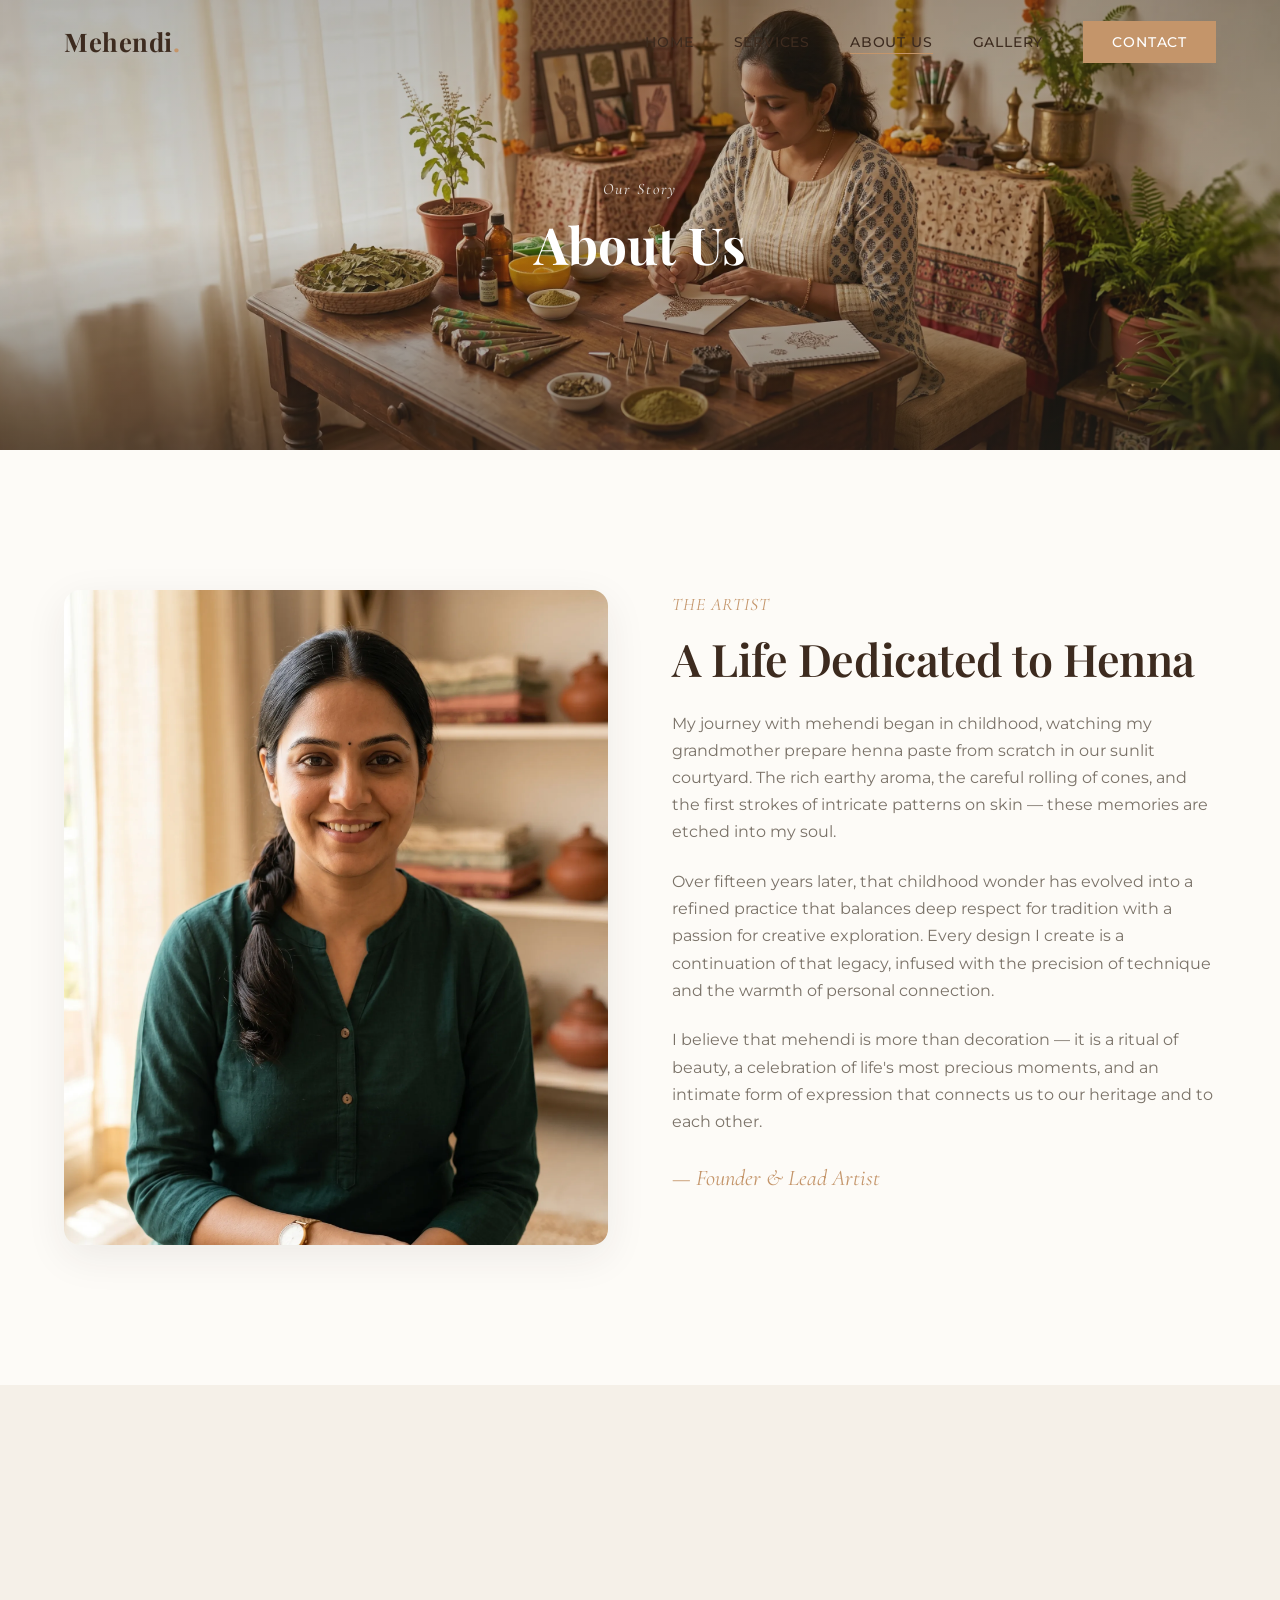
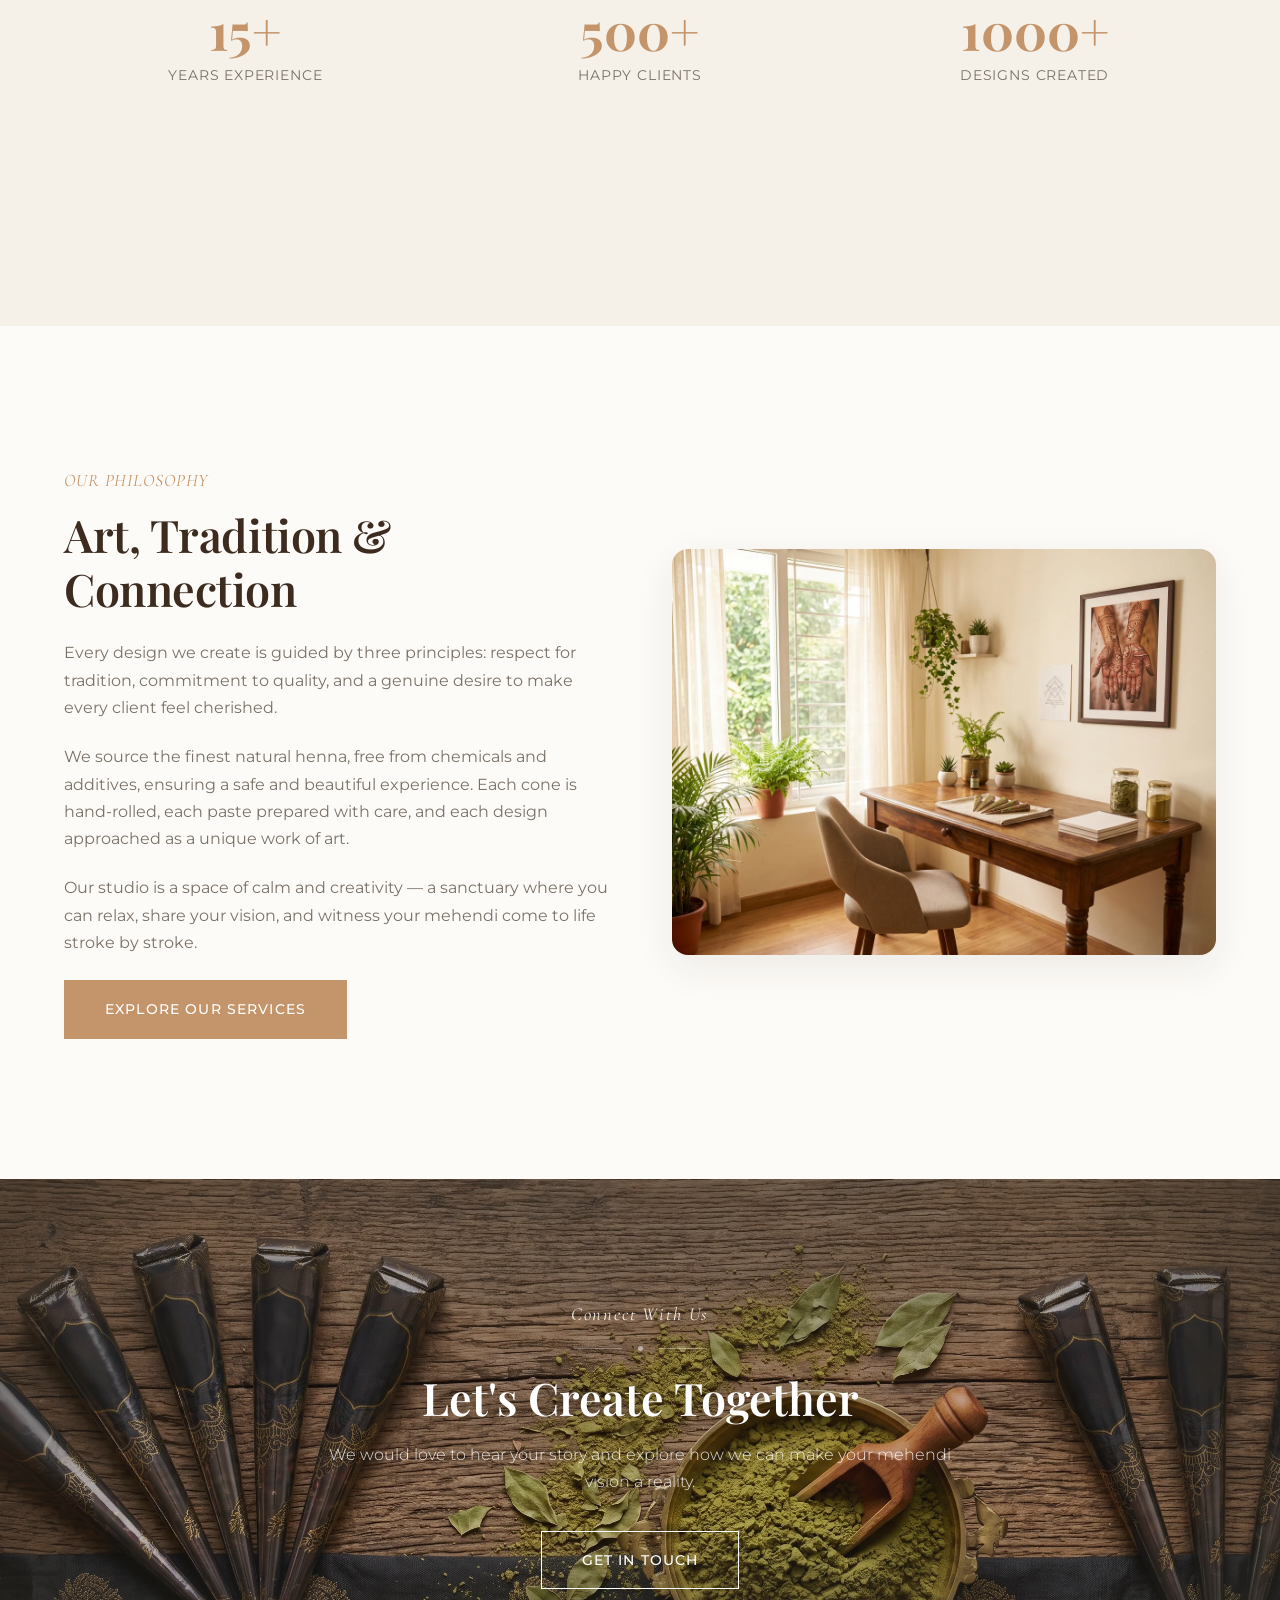
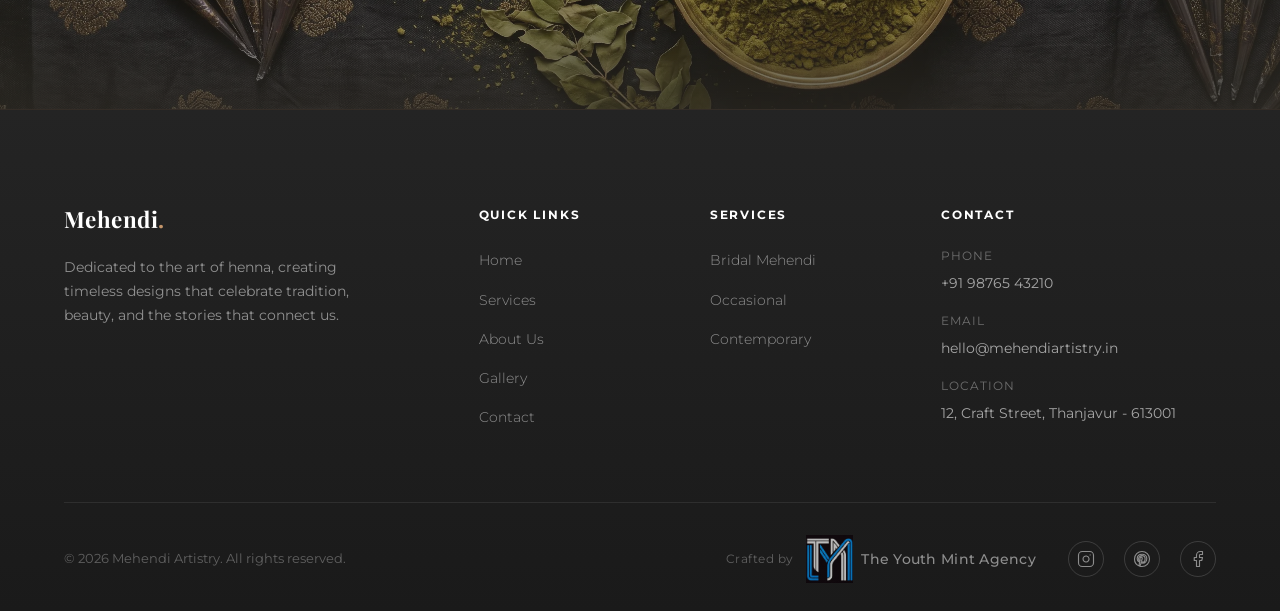
==== commit 638c565b: "change the extension of images used" ====
--- a/about.html
+++ b/about.html
@@ -37,7 +37,7 @@
     <!-- ======== PAGE HERO ======== -->
     <section class="page-hero">
       <div class="page-hero__bg">
-        <img src="images/about-hero.png" alt="Mehendi artist in her studio" />
+        <img src="images/about-hero.webp" alt="Mehendi artist in her studio" />
       </div>
       <div class="page-hero__overlay"></div>
       <div class="page-hero__content animate">
@@ -51,7 +51,7 @@
       <div class="container">
         <div class="about-story animate">
           <div class="about-story__image">
-            <img src="images/about-artist.png" alt="The artist behind Mehendi Artistry" />
+            <img src="images/about-artist.webp" alt="The artist behind Mehendi Artistry" />
           </div>
           <div class="about-story__content">
             <span class="section-label">The Artist</span>
@@ -100,7 +100,7 @@
             </div>
           </div>
           <div class="philosophy__image">
-            <img src="images/about-studio.png" alt="Mehendi studio workspace" />
+            <img src="images/about-studio.webp" alt="Mehendi studio workspace" />
           </div>
         </div>
       </div>
@@ -109,7 +109,7 @@
     <!-- ======== CTA ======== -->
     <section class="cta">
       <div class="cta__bg">
-        <img src="images/cta-bg.png" alt="Mehendi preparation" />
+        <img src="images/cta-bg.webp" alt="Mehendi preparation" />
       </div>
       <div class="cta__overlay"></div>
       <div class="cta__content animate">
@@ -195,7 +195,7 @@
         <div class="footer__credit">
           <span class="footer__credit-text">Crafted by</span>
           <div class="footer__credit-brand">
-            <img src="images/tym-agency-logo.png" alt="The Youth Mint Agency" class="footer__credit-logo" />
+            <img src="images/tym-agency-logo.webp" alt="The Youth Mint Agency" class="footer__credit-logo" />
             <span class="footer__credit-name">The Youth Mint Agency</span>
           </div>
         </div>
--- a/css/style.css
+++ b/css/style.css
@@ -1048,8 +1048,8 @@
 }
 
 .footer__credit-logo {
-  max-width: 180px;
-  height: 54px;
+  max-width: 160px;
+  height: 48px;
   width: auto;
   object-fit: contain;
   opacity: 0.7;
--- a/css/responsive.css
+++ b/css/responsive.css
@@ -26,26 +26,15 @@
 
   .footer__grid {
     display: grid;
-    grid-template-columns: repeat(12, 1fr);
-    gap: 24px;
+    grid-template-columns: repeat(4, 1fr);
+    gap: 28px;
     padding-bottom: 28px;
     border-bottom: 1px solid rgba(255, 255, 255, 0.08);
   }
 
-  .footer__brand {
-    grid-column: 2 / 5;
-  }
-
-  .footer__group:nth-of-type(1) {
-    grid-column: 5 / 7;
-  }
-
-  .footer__group:nth-of-type(2) {
-    grid-column: 7 / 9;
-  }
-
-  .footer__group:nth-of-type(3) {
-    grid-column: 9 / 12;
+  .footer__brand,
+  .footer__group {
+    grid-column: unset;
   }
 
   .footer__desc {
@@ -86,8 +75,8 @@
   }
 
   .footer__credit-logo {
-    height: 58px;
-    max-width: 200px;
+    height: 50px;
+    max-width: 170px;
     object-fit: contain;
   }
 
@@ -249,17 +238,28 @@
 
   /* Footer */
   .footer {
-    padding: 48px 0 0;
+    padding: 40px 0 0;
   }
 
   .footer__grid {
-    grid-template-columns: 1fr;
+    display: flex;
+    flex-direction: column;
+    align-items: flex-start;
     gap: 0;
+  }
+
+  .footer__brand {
+    padding-bottom: 8px;
+    width: 100%;
   }
 
   .footer__brand,
   .footer__group {
     grid-column: unset;
+  }
+
+  .footer__group {
+    width: 100%;
   }
 
   .footer__group:last-child {
@@ -276,13 +276,13 @@
     display: flex;
     align-items: center;
     justify-content: space-between;
-    padding: 18px 0;
+    padding: 14px 0;
     cursor: pointer;
     background: none;
     border: none;
     text-align: left;
     font-family: var(--font-body);
-    font-size: 0.8rem;
+    font-size: 0.75rem;
     font-weight: 600;
     letter-spacing: 0.1em;
     text-transform: uppercase;
@@ -344,24 +344,29 @@
 
   .footer__bottom {
     flex-direction: column;
-    gap: 24px;
+    gap: 16px;
     text-align: center;
-    padding: 36px 0 28px;
+    padding: 28px 0 24px;
   }
 
   .footer__bottom > :first-child {
     margin-right: 0;
+    order: 3;
   }
 
   .footer__credit {
-    flex-direction: column;
-    gap: 6px;
+    flex-direction: row;
+    gap: 8px;
     justify-content: center;
+    align-items: center;
+    flex-wrap: wrap;
+    order: 2;
   }
 
   .footer__social {
     justify-content: center;
     gap: 16px;
+    order: 1;
   }
 
   .footer__social-link {
@@ -374,8 +379,8 @@
   }
 
   .footer__credit-logo {
-    height: 36px;
-    max-width: 130px;
+    height: 44px;
+    max-width: 150px;
   }
 
   /* About Story */
